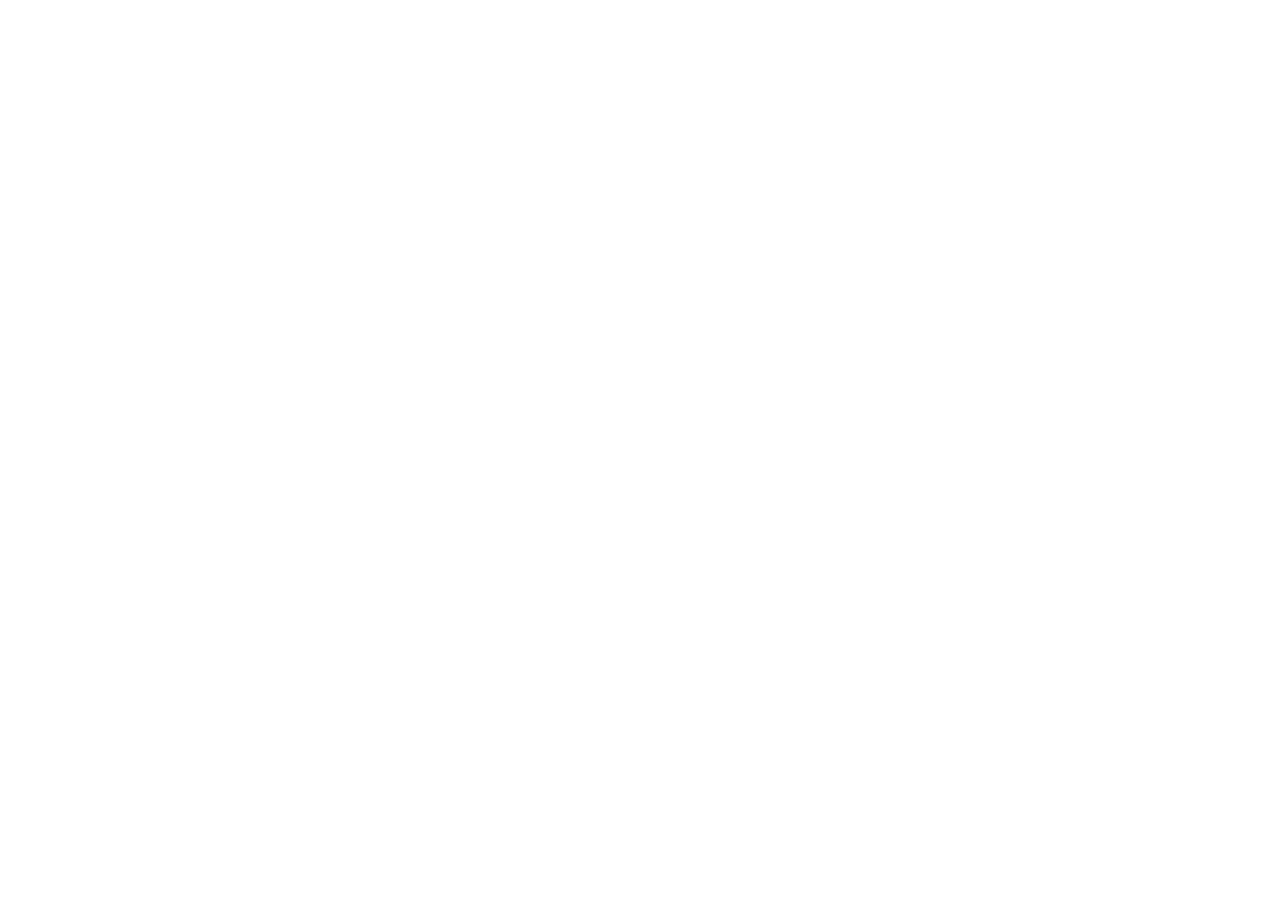
==== contact.html @ 4a942fa1 "Init : création du dépôt, arborescence des fichiers et structure HTML de base" ====
<!DOCTYPE html>
<html lang="en">
<head>
    <meta charset="UTF-8">
    <meta name="viewport" content="width=device-width, initial-scale=1.0">
    <title>AfriConnectSummit Contact</title>

    <!-- feuille de style personnelle --> 
    <link rel="stylesheet" href="css/style.css">

</head>
<body>

    <!-- Contenue de la page -->


   <!--script JavaScript --> 
<script src="js/main.js"></script> 
</body>
</html>
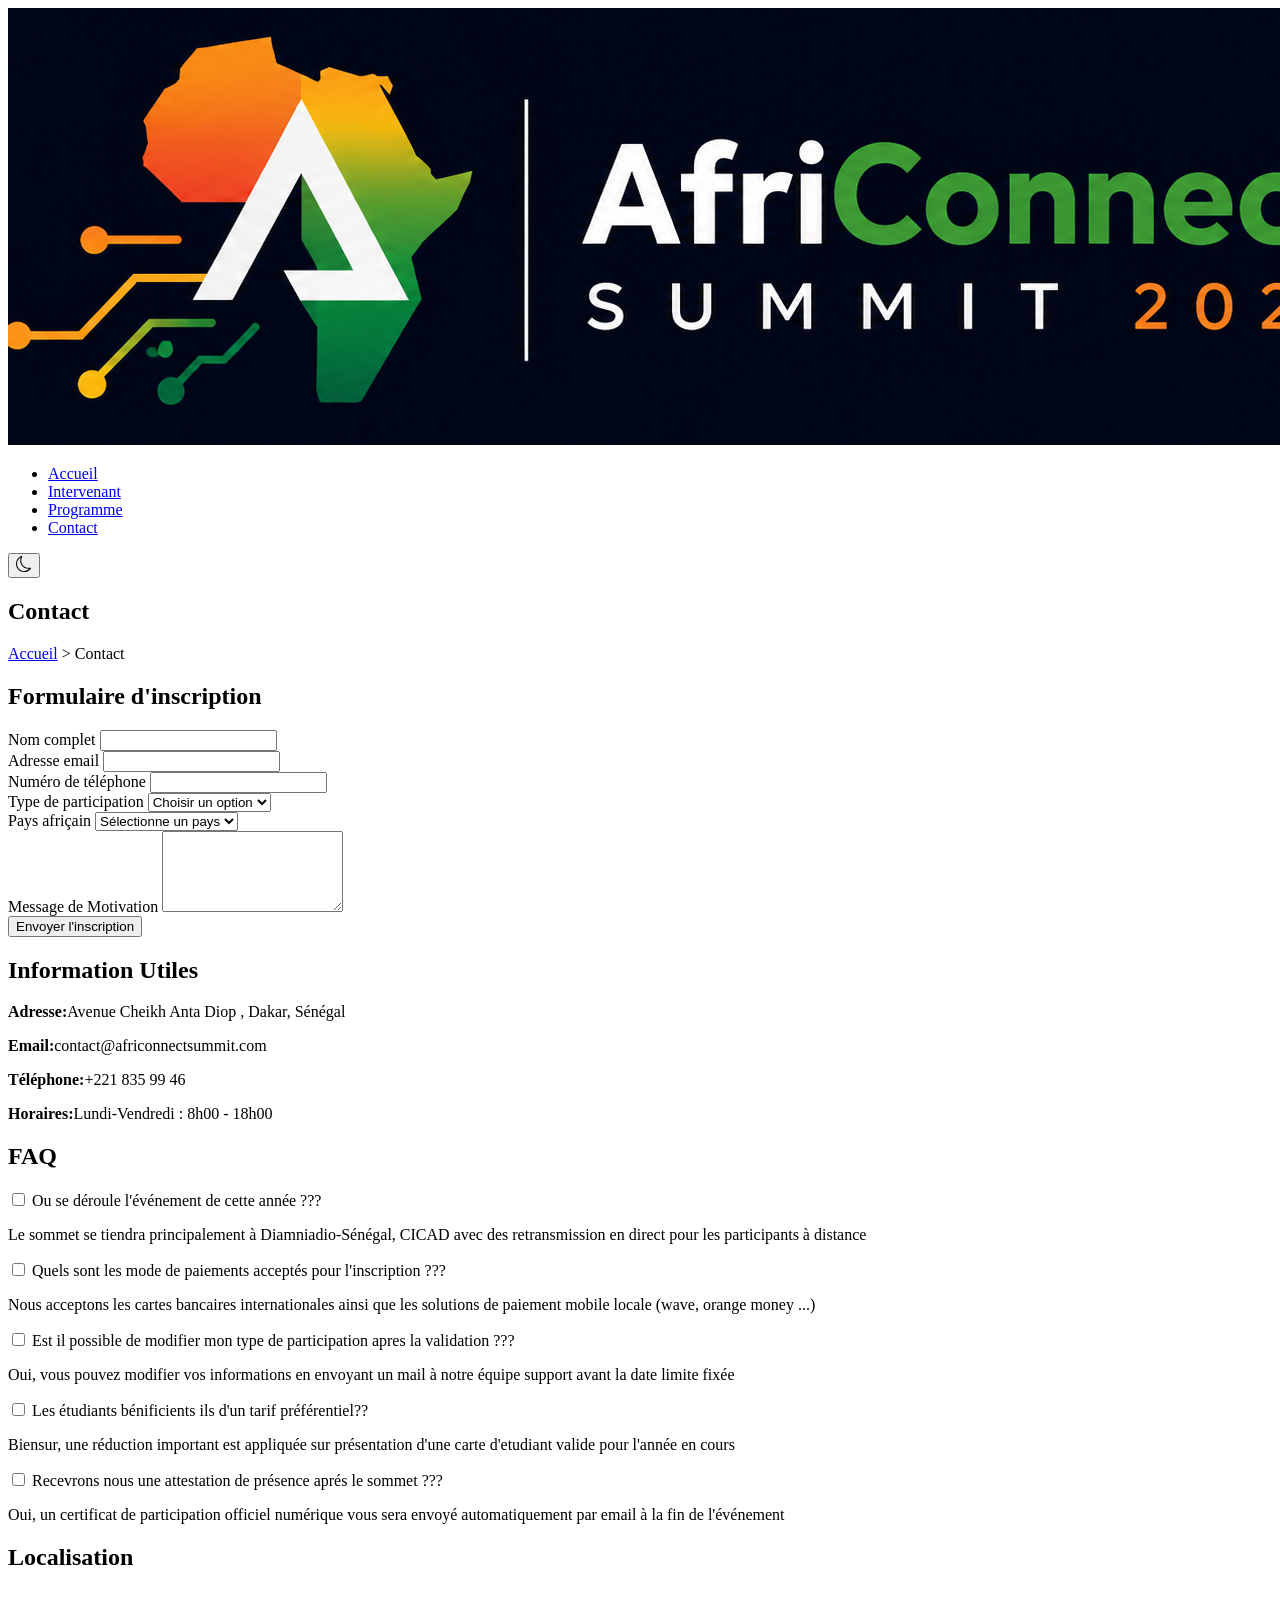
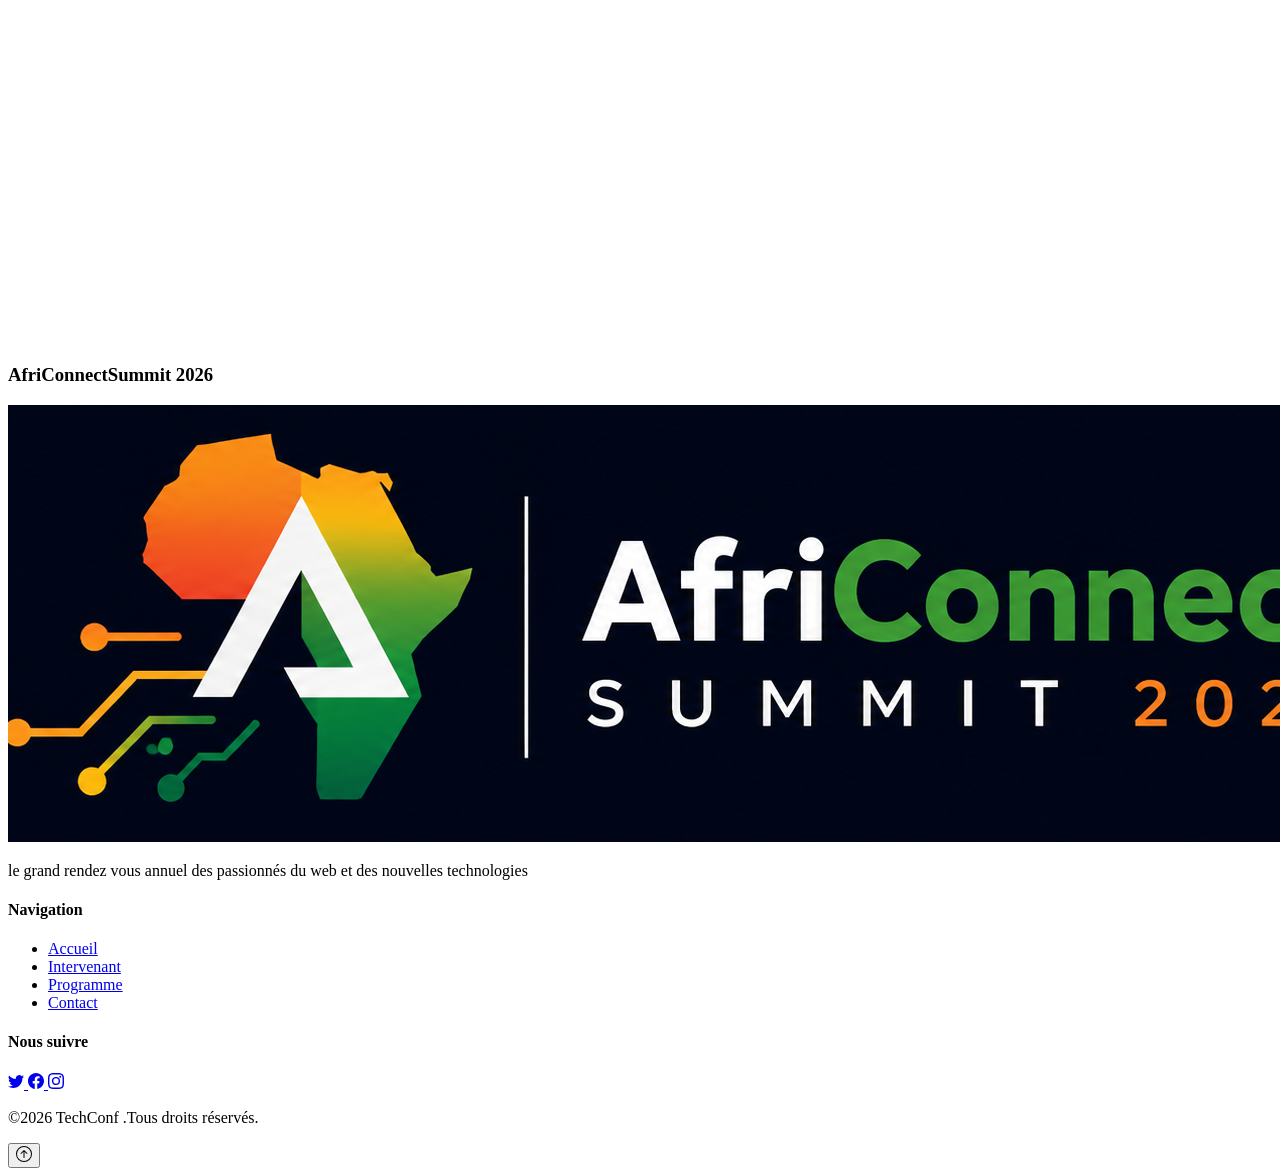
==== commit a771c57a: "HTML : structure complète des 5 pages avec sections et contenu texte" ====
--- a/contact.html
+++ b/contact.html
@@ -1,5 +1,5 @@
 <!DOCTYPE html>
-<html lang="en">
+<html lang="fr">
 <head>
     <meta charset="UTF-8">
     <meta name="viewport" content="width=device-width, initial-scale=1.0">
@@ -12,7 +12,259 @@
 <body>
 
     <!-- Contenue de la page -->
-
+      <header>
+
+        <!-- barre de navigation -->
+        <nav class="navbar">
+            <!-- LOGO AFRICONNECTSUMMIT -->
+             <div class="navbar-logo">
+                <!-- a pour pouvoir cliquer sur le logo -->
+                <a href="index.html">
+                    <img src="images/logo.PNG" alt="logo d'AfriConnectSummit">
+                </a>
+             </div>
+
+             <!-- lien de navigation -->
+            <ul class="navbar-menu">
+                <li><a href="index.html">Accueil</a></li>
+                <li><a href="intervenants.html">Intervenant</a></li>
+                <li><a href="programme.html">Programme</a></li>
+                <li><a href="contact.html">Contact</a></li>
+
+            </ul>
+
+            <!-- Bouton Toggle Dark/Light Mode -->
+             <div class="navbar-theme">
+                <button id="theme-toggle" class="btn-theme">
+                    <!-- Icone -->
+                   <svg xmlns="http://www.w3.org/2000/svg" width="16" height="16" fill="currentColor" class="bi bi-moon" viewBox="0 0 16 16">
+                        <path d="M6 .278a.77.77 0 0 1 .08.858 7.2 7.2 0 0 0-.878 3.46c0 4.021 3.278 7.277 7.318 7.277q.792-.001 1.533-.16a.79.79 0 0 1 .81.316.73.73 0 0 1-.031.893A8.35 8.35 0 0 1 8.344 16C3.734 16 0 12.286 0 7.71 0 4.266 2.114 1.312 5.124.06A.75.75 0 0 1 6 .278M4.858 1.311A7.27 7.27 0 0 0 1.025 7.71c0 4.02 3.279 7.276 7.319 7.276a7.32 7.32 0 0 0 5.205-2.162q-.506.063-1.029.063c-4.61 0-8.343-3.714-8.343-8.29 0-1.167.242-2.278.681-3.286"/>
+                    </svg>
+                </button>
+             </div>
+
+             <!-- icone menu hamburger pour mobile -->
+              <div class="hamburger" id="hamburger-btn">
+                <span></span>
+                <span></span>
+                <span></span>
+              </div>
+
+        </nav>
+
+     </header>
+
+ <!-- Bannière, titre <h1>, fil d'Ariane (Accueil > Contact) -->
+    <section class="hero-interne">
+        <div class="hero-container">
+            <h1>Contact</h1>
+            <nav class="inter">
+                <a href="index.html">Accueil</a>
+                <span class="separateur">&gt;</span>
+                <span class="current">Contact</span>
+
+            </nav>
+        </div>
+    </section>
+<main>
+
+    <!--section inscription et info 2 colonnes flexbox  -->
+    <section class="flex-inscription">
+        <!-- premier colonne : formulaire -->
+         <div class="colonne-formulaire">
+            <h2>Formulaire d'inscription</h2>
+
+            <form id="form-inscription" method="post">
+
+                <div class="group-champ">
+                    <label for="nom-complet">Nom complet</label>
+                    <input type="text" id="nom-complet" name="nom-complet" required>
+                </div>
+
+                <div class="group-champ">
+                    <label for="email">Adresse email</label>
+                    <input type="email" id="email" name="email" required>
+                </div>
+
+                <div class="group-champ">
+                    <label for="tel">Numéro de téléphone</label>
+                    <input type="tel" id="tel" name="tel" required>
+                </div>
+
+                <div class="group-champ">
+                    <label for="type-part">Type de participation</label>
+                     <select name="type-part" id="type-part" required>
+                        <option value="">Choisir un option</option>
+                        <option value="etudiant">Etudiant</option>
+                        <option value="professionnel">Professionnel</option>
+                        <option value="intervenant">Intervenant</option>
+                        <option value="partenaire">Sponsor</option>
+                    </select>
+                </div>
+
+                <div class="group-champ">
+                    <label for="pays">Pays afriçain</label>
+                    <select name="pays" id="pays" required>
+                        <option value="">Sélectionne un pays</option>
+                        <option value="senegal">Sénégal</option>
+                        <option value="mali">Mali</option>
+                        <option value="tunisie">Tunisie</option>
+                        <option value="cote-d'ivoire">Cote d'ivoire</option>
+                        <option value="ghana">Ghana</option>
+                        <option value="congo">Congo</option>
+                        <option value="gambie">Gambie</option>
+                        <option value="guinee">Guinée</option>
+                        <option value="gabon">Gabon</option>
+                        <option value="cameroun">Cameroun</option>
+                    </select>
+                </div>
+
+                <div class="group-champ">
+                    <label for="motivation">Message de Motivation</label>
+                    <textarea name="motivation" id="motivation" rows="5" required></textarea>
+                </div>
+
+                <button type="submit" class="btn-validation">Envoyer l'inscription</button>
+
+                <!-- zone pour le mess de succés js -->
+                 <div id="message-statut"></div>
+
+            </form>
+         </div>
+
+         <!-- colonne droite:information de contact -->
+          <div class="colonne-infos">
+            <h2>Information Utiles</h2>
+            <div class="bloc-contact-detail">
+                <p><strong>Adresse:</strong>Avenue Cheikh Anta Diop , Dakar, Sénégal</p>
+                <p><strong>Email:</strong>contact@africonnectsummit.com</p>
+                <p><strong>Téléphone:</strong>+221 835 99 46</p>
+                <p><strong>Horaires:</strong>Lundi-Vendredi : 8h00 - 18h00</p>
+            </div>
+
+          </div>
+    </section>
+
+    <!-- FAQ en accordéon -->
+     <section class="section-faq">
+        <h2>FAQ</h2>
+        <div class="accordeon-conteneur">
+
+            <!-- question 1 -->
+            <div class="faq-item">
+                <input type="checkbox" id="faq1" class="faq-toggle">
+                <label for="faq1" class="faq-titre">Ou se déroule l'événement de cette année ???</label>
+                <div class="faq-reponse">
+                    <p>Le sommet se tiendra principalement à Diamniadio-Sénégal, CICAD avec des retransmission en direct pour les participants à distance</p>
+                </div>
+            </div>
+
+             <!-- question 2 -->
+            <div class="faq-item">
+                <input type="checkbox" id="faq2" class="faq-toggle">
+                <label for="faq2" class="faq-titre">Quels sont les mode de paiements acceptés pour l'inscription ???</label>
+                <div class="faq-reponse">
+                    <p> Nous acceptons les cartes bancaires internationales ainsi que les solutions de paiement mobile locale (wave, orange money ...)</p>
+                </div>
+            </div>
+
+             <!-- question 3 -->
+            <div class="faq-item">
+                <input type="checkbox" id="faq3" class="faq-toggle">
+                <label for="faq3" class="faq-titre">Est il possible de modifier mon type de participation apres la validation ???</label>
+                <div class="faq-reponse">
+                    <p>Oui, vous pouvez modifier vos informations en envoyant un mail à notre équipe support avant la date limite fixée</p>
+                </div>
+            </div>
+
+             <!-- question 4 -->
+            <div class="faq-item">
+                <input type="checkbox" id="faq4" class="faq-toggle">
+                <label for="faq4" class="faq-titre">Les étudiants bénificients ils d'un tarif préférentiel??</label>
+                <div class="faq-reponse">
+                    <p>Biensur, une réduction important est appliquée sur présentation d'une carte d'etudiant valide pour l'année en cours</p>
+                </div>
+            </div>
+
+             <!-- question 5 -->
+            <div class="faq-item">
+                <input type="checkbox" id="faq5" class="faq-toggle">
+                <label for="faq5" class="faq-titre">Recevrons nous une attestation de présence aprés le sommet ???</label>
+                <div class="faq-reponse">
+                    <p>Oui, un certificat de participation officiel numérique vous sera envoyé automatiquement par email à la fin de l'événement</p>
+                </div>
+            </div>
+
+
+        </div>
+
+     </section>
+
+     <!-- google maps -->
+      <section id="localisation">
+         <h2>Localisation</h2>
+        <iframe src="https://www.google.com/maps/embed?pb=!1m18!1m12!1m3!1d123488.89531244329!2d-17.548228248033386!3d14.711009895448933!2m3!1f0!2f0!3f0!3m2!1i1024!2i768!4f13.1!3m3!1m2!1s0xec172f5b3c5bb71%3A0xb17c17d92d5db21f!2sDakar!5e0!3m2!1sfr!2ssn!4v1776633962208!5m2!1sfr!2ssn" width="500" height="350" style="border:0;" allowfullscreen="" loading="lazy" referrerpolicy="no-referrer-when-downgrade"></iframe>
+    </section>
+</main>
+
+
+
+     <!-- FOOTER -->
+ <footer>
+    <div class="contenu-footer">
+        <!-- description  -->
+        <div class="info-conf">
+            <h3>AfriConnectSummit 2026</h3>
+            <img src="images/logo.PNG" alt="logo">
+            <p>le grand rendez vous annuel des passionnés du web et des nouvelles technologies</p>
+        </div>
+
+        <!-- bloc des liens -->
+         <div class="liens-footer">
+            <h4>Navigation</h4>
+            <ul>
+                <li><a href="index.html">Accueil</a></li>
+                <li><a href="intervenants.html">Intervenant</a></li>
+                <li><a href="programme.html">Programme</a></li>
+                <li><a href="contact.html">Contact</a></li>
+            </ul>
+         </div>
+
+         <!-- bloc reseau sociaux -->
+          <div class="reseau">
+            <h4>Nous suivre</h4>
+            <div class="icone-reseau">
+                <a href="#">
+                    <svg xmlns="http://www.w3.org/2000/svg" width="16" height="16" fill="currentColor" class="bi bi-twitter" viewBox="0 0 16 16">
+                        <path d="M5.026 15c6.038 0 9.341-5.003 9.341-9.334q.002-.211-.006-.422A6.7 6.7 0 0 0 16 3.542a6.7 6.7 0 0 1-1.889.518 3.3 3.3 0 0 0 1.447-1.817 6.5 6.5 0 0 1-2.087.793A3.286 3.286 0 0 0 7.875 6.03a9.32 9.32 0 0 1-6.767-3.429 3.29 3.29 0 0 0 1.018 4.382A3.3 3.3 0 0 1 .64 6.575v.045a3.29 3.29 0 0 0 2.632 3.218 3.2 3.2 0 0 1-.865.115 3 3 0 0 1-.614-.057 3.28 3.28 0 0 0 3.067 2.277A6.6 6.6 0 0 1 .78 13.58a6 6 0 0 1-.78-.045A9.34 9.34 0 0 0 5.026 15"/>
+                    </svg>
+                </a>
+                <a href="#">
+                    <svg xmlns="http://www.w3.org/2000/svg" width="16" height="16" fill="currentColor" class="bi bi-facebook" viewBox="0 0 16 16">
+                        <path d="M16 8.049c0-4.446-3.582-8.05-8-8.05C3.58 0-.002 3.603-.002 8.05c0 4.017 2.926 7.347 6.75 7.951v-5.625h-2.03V8.05H6.75V6.275c0-2.017 1.195-3.131 3.022-3.131.876 0 1.791.157 1.791.157v1.98h-1.009c-.993 0-1.303.621-1.303 1.258v1.51h2.218l-.354 2.326H9.25V16c3.824-.604 6.75-3.934 6.75-7.951"/>
+                    </svg>
+                </a>
+                <a href="#">
+                    <svg xmlns="http://www.w3.org/2000/svg" width="16" height="16" fill="currentColor" class="bi bi-instagram" viewBox="0 0 16 16">
+                        <path d="M8 0C5.829 0 5.556.01 4.703.048 3.85.088 3.269.222 2.76.42a3.9 3.9 0 0 0-1.417.923A3.9 3.9 0 0 0 .42 2.76C.222 3.268.087 3.85.048 4.7.01 5.555 0 5.827 0 8.001c0 2.172.01 2.444.048 3.297.04.852.174 1.433.372 1.942.205.526.478.972.923 1.417.444.445.89.719 1.416.923.51.198 1.09.333 1.942.372C5.555 15.99 5.827 16 8 16s2.444-.01 3.298-.048c.851-.04 1.434-.174 1.943-.372a3.9 3.9 0 0 0 1.416-.923c.445-.445.718-.891.923-1.417.197-.509.332-1.09.372-1.942C15.99 10.445 16 10.173 16 8s-.01-2.445-.048-3.299c-.04-.851-.175-1.433-.372-1.941a3.9 3.9 0 0 0-.923-1.417A3.9 3.9 0 0 0 13.24.42c-.51-.198-1.092-.333-1.943-.372C10.443.01 10.172 0 7.998 0zm-.717 1.442h.718c2.136 0 2.389.007 3.232.046.78.035 1.204.166 1.486.275.373.145.64.319.92.599s.453.546.598.92c.11.281.24.705.275 1.485.039.843.047 1.096.047 3.231s-.008 2.389-.047 3.232c-.035.78-.166 1.203-.275 1.485a2.5 2.5 0 0 1-.599.919c-.28.28-.546.453-.92.598-.28.11-.704.24-1.485.276-.843.038-1.096.047-3.232.047s-2.39-.009-3.233-.047c-.78-.036-1.203-.166-1.485-.276a2.5 2.5 0 0 1-.92-.598 2.5 2.5 0 0 1-.6-.92c-.109-.281-.24-.705-.275-1.485-.038-.843-.046-1.096-.046-3.233s.008-2.388.046-3.231c.036-.78.166-1.204.276-1.486.145-.373.319-.64.599-.92s.546-.453.92-.598c.282-.11.705-.24 1.485-.276.738-.034 1.024-.044 2.515-.045zm4.988 1.328a.96.96 0 1 0 0 1.92.96.96 0 0 0 0-1.92m-4.27 1.122a4.109 4.109 0 1 0 0 8.217 4.109 4.109 0 0 0 0-8.217m0 1.441a2.667 2.667 0 1 1 0 5.334 2.667 2.667 0 0 1 0-5.334"/>
+                    </svg>
+                </a>
+            </div>
+
+          </div>
+    </div>
+
+    <div class="droit-auteur">
+        <p>&copy;2026 TechConf .Tous droits réservés.</p>
+    </div>
+ </footer>
+
+ <!--Bouton retour en haut  -->
+<button id="retour">
+    <svg xmlns="http://www.w3.org/2000/svg" width="16" height="16" fill="currentColor" class="bi bi-arrow-up-circle" viewBox="0 0 16 16">
+        <path fill-rule="evenodd" d="M1 8a7 7 0 1 0 14 0A7 7 0 0 0 1 8m15 0A8 8 0 1 1 0 8a8 8 0 0 1 16 0m-7.5 3.5a.5.5 0 0 1-1 0V5.707L5.354 7.854a.5.5 0 1 1-.708-.708l3-3a.5.5 0 0 1 .708 0l3 3a.5.5 0 0 1-.708.708L8.5 5.707z"/>
+    </svg>
+</button>
 
    <!--script JavaScript --> 
 <script src="js/main.js"></script> 
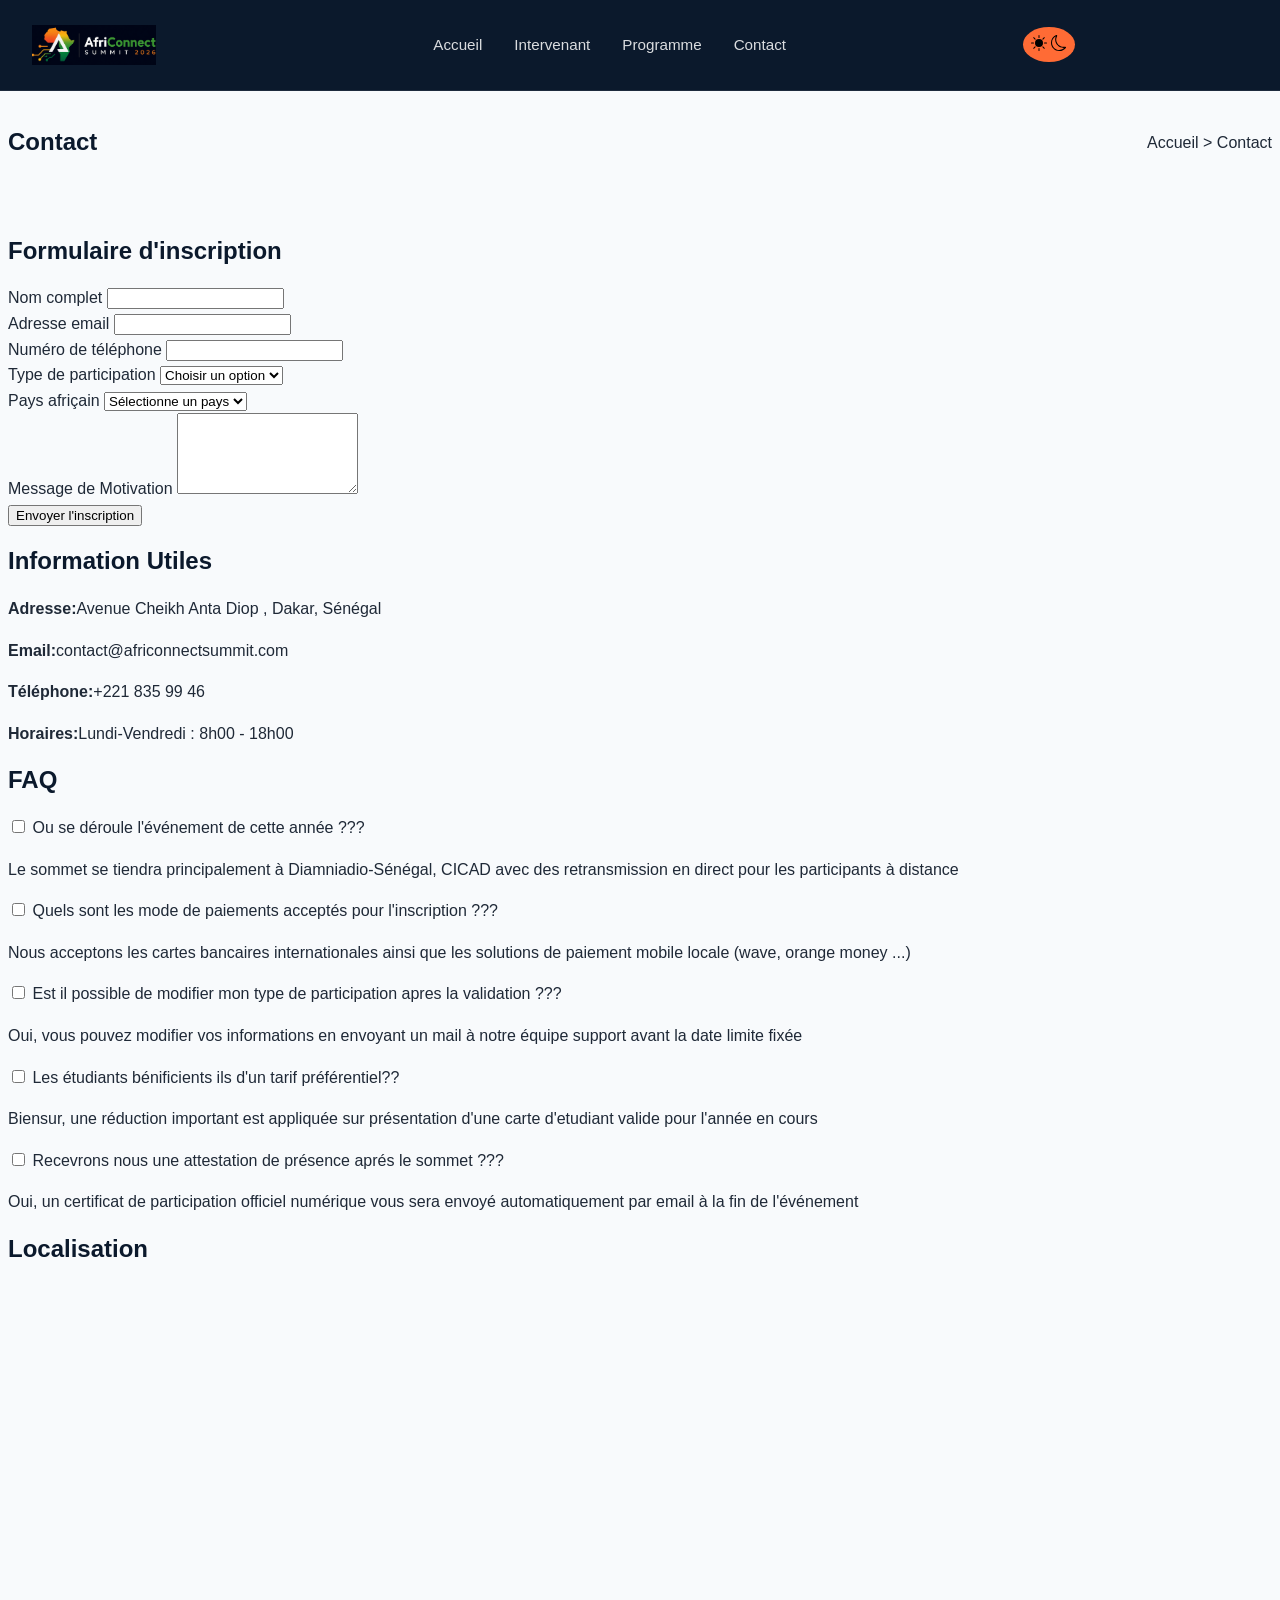
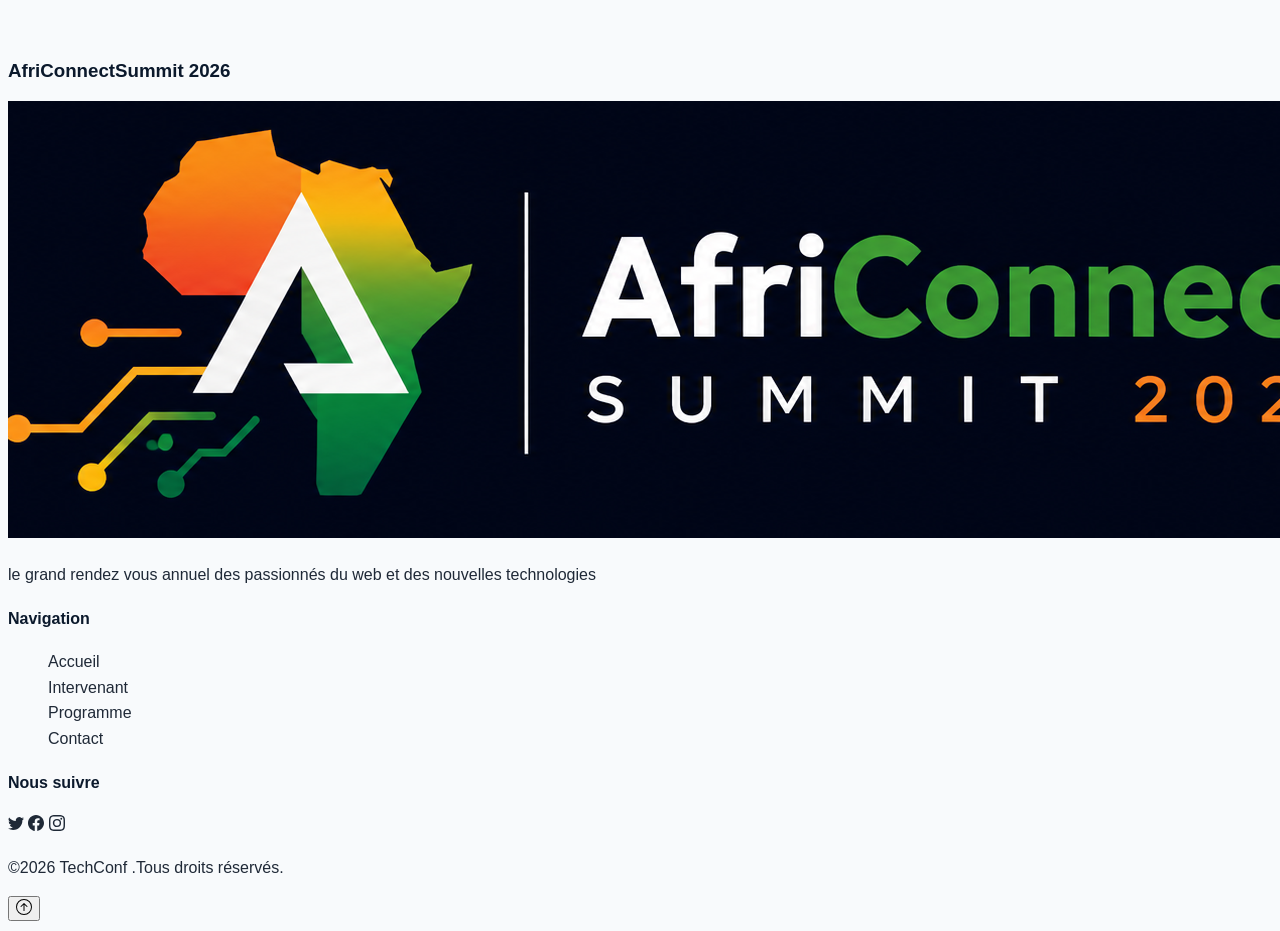
==== commit 13c742b4: "CSS : variables, typographie, layout général et styles de base" ====
--- a/contact.html
+++ b/contact.html
@@ -37,9 +37,15 @@
              <div class="navbar-theme">
                 <button id="theme-toggle" class="btn-theme">
                     <!-- Icone -->
-                   <svg xmlns="http://www.w3.org/2000/svg" width="16" height="16" fill="currentColor" class="bi bi-moon" viewBox="0 0 16 16">
-                        <path d="M6 .278a.77.77 0 0 1 .08.858 7.2 7.2 0 0 0-.878 3.46c0 4.021 3.278 7.277 7.318 7.277q.792-.001 1.533-.16a.79.79 0 0 1 .81.316.73.73 0 0 1-.031.893A8.35 8.35 0 0 1 8.344 16C3.734 16 0 12.286 0 7.71 0 4.266 2.114 1.312 5.124.06A.75.75 0 0 1 6 .278M4.858 1.311A7.27 7.27 0 0 0 1.025 7.71c0 4.02 3.279 7.276 7.319 7.276a7.32 7.32 0 0 0 5.205-2.162q-.506.063-1.029.063c-4.61 0-8.343-3.714-8.343-8.29 0-1.167.242-2.278.681-3.286"/>
-                    </svg>
+                      <span class="icone">
+                        <svg xmlns="http://www.w3.org/2000/svg" width="16" height="16" fill="currentColor" class="bi bi-brightness-high-fill" viewBox="0 0 16 16">
+                            <path d="M12 8a4 4 0 1 1-8 0 4 4 0 0 1 8 0M8 0a.5.5 0 0 1 .5.5v2a.5.5 0 0 1-1 0v-2A.5.5 0 0 1 8 0m0 13a.5.5 0 0 1 .5.5v2a.5.5 0 0 1-1 0v-2A.5.5 0 0 1 8 13m8-5a.5.5 0 0 1-.5.5h-2a.5.5 0 0 1 0-1h2a.5.5 0 0 1 .5.5M3 8a.5.5 0 0 1-.5.5h-2a.5.5 0 0 1 0-1h2A.5.5 0 0 1 3 8m10.657-5.657a.5.5 0 0 1 0 .707l-1.414 1.415a.5.5 0 1 1-.707-.708l1.414-1.414a.5.5 0 0 1 .707 0m-9.193 9.193a.5.5 0 0 1 0 .707L3.05 13.657a.5.5 0 0 1-.707-.707l1.414-1.414a.5.5 0 0 1 .707 0m9.193 2.121a.5.5 0 0 1-.707 0l-1.414-1.414a.5.5 0 0 1 .707-.707l1.414 1.414a.5.5 0 0 1 0 .707M4.464 4.465a.5.5 0 0 1-.707 0L2.343 3.05a.5.5 0 1 1 .707-.707l1.414 1.414a.5.5 0 0 1 0 .708"/>
+                        </svg>
+                        <svg xmlns="http://www.w3.org/2000/svg" width="16" height="16" fill="currentColor" class="bi bi-moon" viewBox="0 0 16 16">
+                            <path d="M6 .278a.77.77 0 0 1 .08.858 7.2 7.2 0 0 0-.878 3.46c0 4.021 3.278 7.277 7.318 7.277q.792-.001 1.533-.16a.79.79 0 0 1 .81.316.73.73 0 0 1-.031.893A8.35 8.35 0 0 1 8.344 16C3.734 16 0 12.286 0 7.71 0 4.266 2.114 1.312 5.124.06A.75.75 0 0 1 6 .278M4.858 1.311A7.27 7.27 0 0 0 1.025 7.71c0 4.02 3.279 7.276 7.319 7.276a7.32 7.32 0 0 0 5.205-2.162q-.506.063-1.029.063c-4.61 0-8.343-3.714-8.343-8.29 0-1.167.242-2.278.681-3.286"/>
+                        </svg>
+                     </span>
+                 
                 </button>
              </div>
 
--- a/css/style.css
+++ b/css/style.css
@@ -0,0 +1,232 @@
+importation des polices google font
+@import url('https://fonts.googleapis.com/css2?family=Montserrat:ital,wght@0,100..900;1,100..900&family=Playwrite+AR+Guides&family=Playwrite+GB+J+Guides:ital@0;1&family=Playwrite+MX+Guides&family=Roboto:ital,wght@0,100..900;1,100..900&display=swap');
+
+*{
+    margin: 0;
+    padding: 0;
+    box-sizing: border-box;
+}
+
+/* variable global du site (:root) */
+:root{
+    /* palette de couleur */
+    --primary-color:#0B192C;
+    --secondary-color:#FF6B35;
+    --accent-color:#1E3A8A;
+    --bg-light-color:#F8FAFC;
+    --text-main-color:#1F2937;
+    --text-muted-color:#4B5563;
+
+    /* typographie */
+    --heading:'Montserrat', sans-serif;
+    --body:'Roboto',sans-serif;
+
+    /* espacement */
+    --space-sm:0.5rem;
+    --space-md:1rem;
+    --space-lg:2rem;
+     --space-xl:4rem;
+
+     /* transition */
+     --transition:all 0.3s ease;
+
+
+}
+
+/* le corps de la page */
+body{
+    font-family: var(--body);
+    font-size: 16px;
+    line-height: 1.6;
+    color: var(--text-main-color);
+    background-color: var(--bg-light-color);
+    padding-top: 100px;
+}
+
+a{
+    text-decoration: none;
+    color: inherit;
+    transition: var(--transition);
+}
+ul{
+    list-style: none;
+}
+
+h1, h2,h3,h4{
+    font-family: var(--heading);
+    color: var(--primary-color);
+    line-height: 1.2;
+}
+
+/* style de la navbar */
+.navbar{
+    position: fixed;
+    top: 0;
+    left: 0;
+    width: 100%;
+    z-index: 1000;
+    background-color: var(--primary-color);
+    border-bottom: 1px solid rgba(255,255,255, 0.08);
+    display: flex;
+    justify-content: space-between;
+    align-items: center;
+    padding: var(--space-md) var(--space-lg) ;
+}
+
+/* alignement du logo */
+.navbar-logo{
+    display: flex;
+    align-items: center;
+}
+.navbar-logo img{
+    height: 40px;
+    width: auto;
+    display: block ;
+}
+
+/* menu de navigation */
+.navbar-menu{
+    display: flex;
+    align-items: center;
+    gap: var(--space-lg);
+}
+
+/* style des liens */
+.navbar-menu a{
+    font-family: var(--body);
+    font-size: 0.95rem;
+    font-weight:400 ;
+    color: rgba(255,255,255, 0.85) ;
+    position: relative;
+    padding: 0.5rem 0;
+}
+
+/* bouton de theme */
+.navbar-theme{
+    display: flex;
+    align-items: center;
+}
+#theme-toggle{
+    background: var(--secondary-color);
+    border: none;
+    cursor: pointer;
+    padding: 0.5rem;
+    display: flex;
+    align-items: center;
+    justify-content: center;
+    border-radius: 50%;
+    transition: var(--transition);
+}
+#theme-toggle:hover{
+    background-color: rgba(255,255,255, 0.1);
+}
+
+/* section hero */
+.hero{
+    max-width: 1200px;
+    margin: 0 auto;
+    padding: 40px 20px;
+    
+}
+.hero-container{
+    display: flex;
+    align-items: center;
+    justify-content: space-between;
+    gap: 50px;
+    margin-bottom: 60px;
+}
+.hero-text{
+    flex: 1;
+    text-align: left;
+}
+.hero p{
+    font-family: var(--body);
+    font-size: clamp(1rem, 1.5vw, 1.2rem);
+    color: var(--text-muted-color);
+    margin-bottom: var(--space-lg);
+    font-weight: 500;
+}
+
+.hero-image{
+    flex: 1;
+    display: flex;
+    justify-content: center;
+}
+.hero-image img{
+    width: 100%;
+    max-width: 500px;
+    height: 400;
+    border-radius: 12px;
+    object-fit: cover;
+}
+
+
+/* alignement du bouton */
+.bouton{
+    display: flex;
+    gap: 20px;
+    margin-bottom: var(--space-xl);
+    flex-wrap: wrap;
+    justify-content: center;
+}
+.btn-primary , .btn-secondary{
+    font-family: var(--body);
+    padding: 12px 32px;
+    border-radius: 50px;
+    font-weight: 600;
+    font-size: 0.95rem;
+    transition: var(--transition);
+}
+.btn-primary {
+    background-color: var(--secondary-color);
+    color: #FFFFFF;
+}
+.btn-primary:hover {
+    background-color: var(--accent-color);
+    transform: translateY(-2px);
+}
+ .btn-secondary{
+    border: 1px solid;
+    color: var(--secondary-color);
+    background:rgba(248,250,252, 0.05) ;
+
+ }
+.btn-secondary:hover{
+    background: rgba(248,250,252, 0.15);
+    border-color: var(--bg-light-color);
+    transform: translateY(-2px);
+}
+
+
+/* alignement des blocs compte à rebours */
+.count{
+    display: flex;
+    gap: 50px;
+    padding-top: 40px;
+    justify-content: center;
+   width: 100%;
+}
+.count div{
+    display: flex;
+    flex-direction: column;
+    align-items: center;
+}
+.count span{
+    font-family: var(--heading);
+    font-size: 2.5rem;
+    font-weight: bold;
+    color: var(--secondary-color);
+    
+}
+.count p{
+    font-family: var(--body);
+    font-size: 0.75rem;
+    text-transform: uppercase;
+    color: var(--secondary-color);
+    margin: 4px 0 0 0 ;
+    letter-spacing: 0.05rem;
+    font-weight: 600;
+}
+
+
+
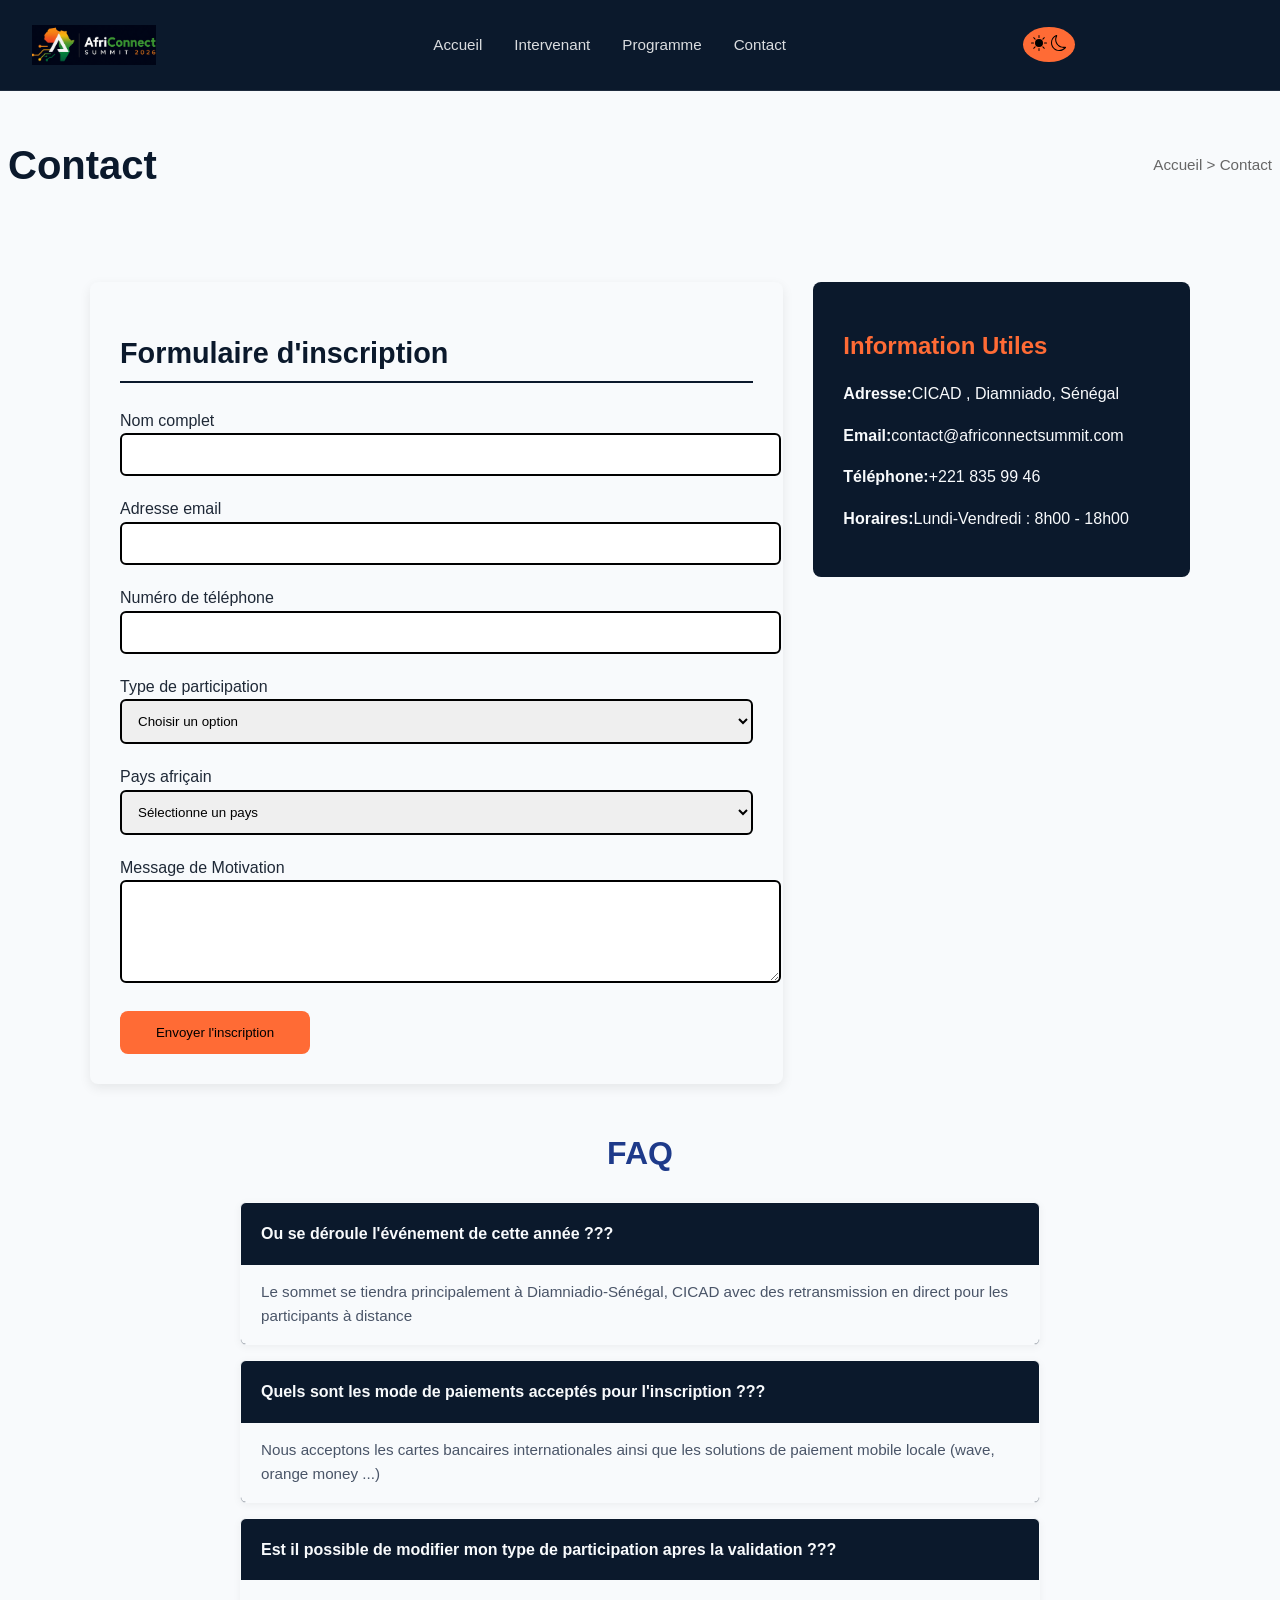
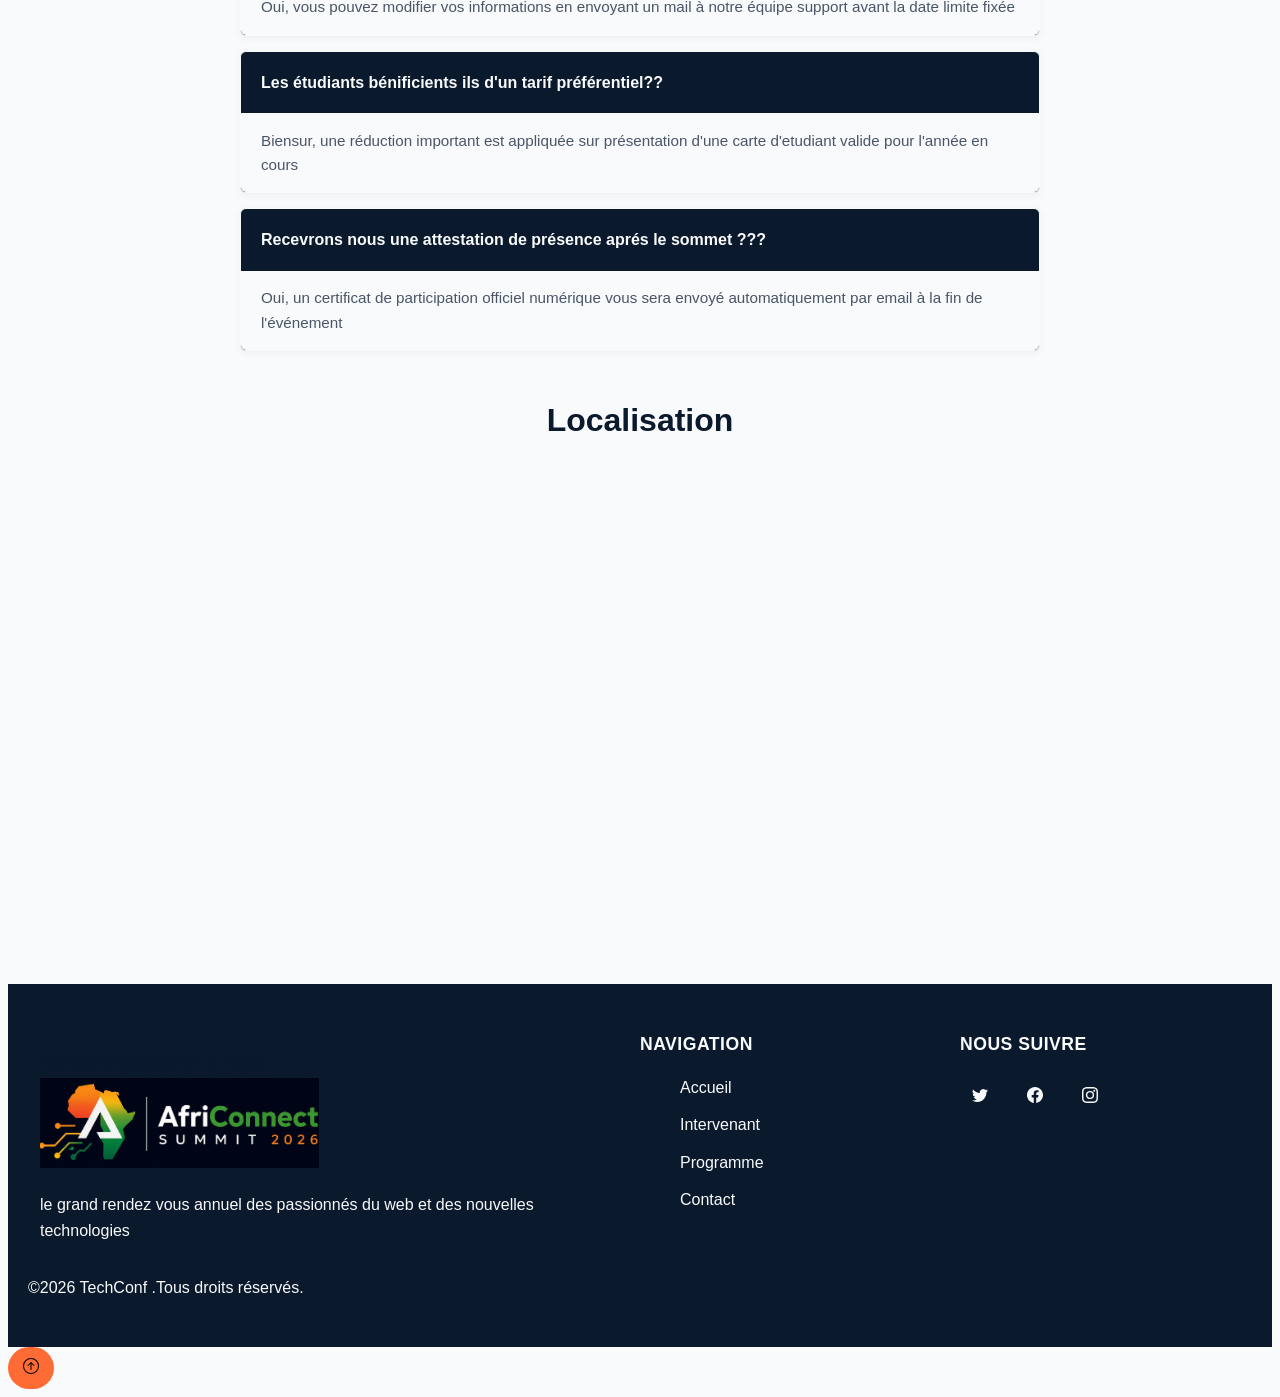
==== commit c68bf6f3: "css:Design des 4 pages complet sans responsive" ====
--- a/contact.html
+++ b/contact.html
@@ -142,7 +142,7 @@
           <div class="colonne-infos">
             <h2>Information Utiles</h2>
             <div class="bloc-contact-detail">
-                <p><strong>Adresse:</strong>Avenue Cheikh Anta Diop , Dakar, Sénégal</p>
+                <p><strong>Adresse:</strong>CICAD , Diamniado, Sénégal</p>
                 <p><strong>Email:</strong>contact@africonnectsummit.com</p>
                 <p><strong>Téléphone:</strong>+221 835 99 46</p>
                 <p><strong>Horaires:</strong>Lundi-Vendredi : 8h00 - 18h00</p>
@@ -209,7 +209,7 @@
      <!-- google maps -->
       <section id="localisation">
          <h2>Localisation</h2>
-        <iframe src="https://www.google.com/maps/embed?pb=!1m18!1m12!1m3!1d123488.89531244329!2d-17.548228248033386!3d14.711009895448933!2m3!1f0!2f0!3f0!3m2!1i1024!2i768!4f13.1!3m3!1m2!1s0xec172f5b3c5bb71%3A0xb17c17d92d5db21f!2sDakar!5e0!3m2!1sfr!2ssn!4v1776633962208!5m2!1sfr!2ssn" width="500" height="350" style="border:0;" allowfullscreen="" loading="lazy" referrerpolicy="no-referrer-when-downgrade"></iframe>
+        <iframe src="https://www.google.com/maps/embed?pb=!1m16!1m12!1m3!1d30869.360276921983!2d-17.211987075782254!3d14.73123798929864!2m3!1f0!2f0!3f0!3m2!1i1024!2i768!4f13.1!2m1!1scicad%20diamniadio!5e0!3m2!1sfr!2ssn!4v1783816181270!5m2!1sfr!2ssn" width="600" height="450" style="border:0;" allowfullscreen="" loading="lazy" referrerpolicy="strict-origin-when-cross-origin"></iframe>
     </section>
 </main>
 
--- a/css/style.css
+++ b/css/style.css
@@ -6,8 +6,7 @@
     padding: 0;
     box-sizing: border-box;
 }
-
-/* variable global du site (:root) */
+                                    /* variable global du site (:root) */
 :root{
     /* palette de couleur */
     --primary-color:#0B192C;
@@ -33,7 +32,7 @@
 
 }
 
-/* le corps de la page */
+                                        /* le corps de la page */
 body{
     font-family: var(--body);
     font-size: 16px;
@@ -58,7 +57,7 @@
     line-height: 1.2;
 }
 
-/* style de la navbar */
+                                    /* style de la navbar */
 .navbar{
     position: fixed;
     top: 0;
@@ -73,7 +72,7 @@
     padding: var(--space-md) var(--space-lg) ;
 }
 
-/* alignement du logo */
+                                        /* alignement du logo */
 .navbar-logo{
     display: flex;
     align-items: center;
@@ -84,14 +83,14 @@
     display: block ;
 }
 
-/* menu de navigation */
+                                        /* menu de navigation */
 .navbar-menu{
     display: flex;
     align-items: center;
     gap: var(--space-lg);
 }
 
-/* style des liens */
+                                        /* style des liens */
 .navbar-menu a{
     font-family: var(--body);
     font-size: 0.95rem;
@@ -101,7 +100,7 @@
     padding: 0.5rem 0;
 }
 
-/* bouton de theme */
+                                    /* bouton de theme */
 .navbar-theme{
     display: flex;
     align-items: center;
@@ -121,11 +120,12 @@
     background-color: rgba(255,255,255, 0.1);
 }
 
-/* section hero */
+                                            /* section hero */
 .hero{
     max-width: 1200px;
     margin: 0 auto;
     padding: 40px 20px;
+    min-height: 100vh;
     
 }
 .hero-container{
@@ -160,8 +160,8 @@
     object-fit: cover;
 }
 
-
-/* alignement du bouton */
+                                /* page accueil */
+                            /* alignement du bouton */
 .bouton{
     display: flex;
     gap: 20px;
@@ -198,7 +198,7 @@
 }
 
 
-/* alignement des blocs compte à rebours */
+                                /* alignement des blocs compte à rebours */
 .count{
     display: flex;
     gap: 50px;
@@ -215,7 +215,7 @@
     font-family: var(--heading);
     font-size: 2.5rem;
     font-weight: bold;
-    color: var(--secondary-color);
+    color: var(--primary-color);
     
 }
 .count p{
@@ -228,5 +228,472 @@
     font-weight: 600;
 }
 
-
-
+                                    /* section chiffre clé */
+.statistique{
+    max-width: 1200px;
+    margin: 40px auto;
+    padding: 0 20px;
+    text-align: center;
+}
+.statistique h2{
+    font-size: 2.2rem;
+    color: var(--primary-color);
+    margin-bottom: 35px;
+    font-weight: 700;
+}
+                                        /* GRILLE RESPONSIVE */
+.grille-stat{
+    display: grid;
+    grid-template-columns: repeat(auto-fit, minmax(220px, 1fr));
+    gap: 25px;
+    padding: 10px 0;
+}
+.box-stat{
+    background-color: #ffffff;
+    padding: 30px 20px;
+    border-radius: 12px;
+    box-shadow: 0 4px 15px rgba(0,0, 0,0.05);
+    transition: var(--transition);
+}
+.box-stat:hover{
+    transform: translateY(-5px);
+    box-shadow: 0 8px 25px rgba(0,0, 0,0.1);
+}
+.box-stat .nb{
+    display: block;
+    font-size: 3.5rem;
+    font-weight: 800;
+    color: var(--primary-color);
+    line-height: 1.1;
+    margin-bottom: 8px;
+
+}
+
+                                    /* section pourquoi participer */
+.liste-argument{
+    display: flex;
+    flex-direction: row;
+    justify-content: space-between;
+    align-items: stretch;
+    gap: 30px;
+    max-width: 1200px;
+    margin: 40px auto;
+    padding: 0 20px;
+}
+.boite{
+    flex: 1;
+    background-color: var(--bg-light-color);
+    padding: 25px;
+    border-radius: 8px;
+    box-shadow: 0 2px 10px rgba(0,0, 0,0.08);
+    text-align: left;
+}
+.boite1{
+    display: inline-flex;
+    align-items: center;
+    justify-content: center;
+    width: 45px;
+    height: 45px;
+    background-color: var(--bg-light-color);
+    border-radius: 50%;
+    margin-bottom: 15px;
+}
+                                    /* SECTION INTERVENANTS VEDETTES */
+.intervenant{
+    max-width: 1200px;
+    margin: 60px auto;
+    padding: 0 20px;
+    text-align: center;
+}
+.intervenant h2{
+    font-size: 2rem;
+    color: #0F172A;
+    margin-bottom: 40px;
+    position: relative;
+}
+.grille-intervenants {
+    display: grid;
+    grid-template-columns: repeat(auto-fit, minmax(250px , 1fr));
+    gap: 30px;
+    margin-bottom: 40px;
+}
+.carte-intervenant{
+    background-color: var(--bg-light-color);
+    border-radius: 12px;
+    overflow: hidden;
+    box-shadow: 0 4px 15px #52b8520d;
+    padding: 20px;
+    transition: transform 0.3s ease, box-shadow 0.3s ease;
+    cursor: pointer;
+}
+.carte-intervenant:hover{
+    transform: translateY(-15px);
+    box-shadow: 0 10px 25px rgba(216, 124, 85, 0.12);
+    background-color: #e7f9ed;
+}
+.carte-intervenant img{
+    width: 100%;
+    height: 250px;
+    object-fit: cover;
+    border-radius: 8px;
+    margin-bottom: 15px;
+}
+.carte-intervenant a{
+    display: inline-block;
+    color: #059a37;
+    border: 1px solid;
+    border-radius: 15px;
+    padding: 8px;
+    background: var(--secondary-color);
+}
+                                            /* section sponsor */
+.sponsor{
+    max-width: 1200px;
+    margin: 60px auto;
+    padding: 0 20px;
+}
+.bloc-sponsor{
+    display: flex;
+    flex-direction: column;
+    gap: 45px;
+}
+.or, .argent , .bronze{
+    display: grid;
+    grid-template-columns: 250px 1fr 1fr;
+    align-items: center;
+    gap: 30px;
+    padding: 15px 0;
+    border-radius: 12px; 
+}
+.or img{
+    height: 60px;
+    
+}
+.argent img{
+     height: 45px;
+}
+.bronze img{
+    height: 20px;
+}
+.bloc-sponsor img:hover{
+    opacity: 1;
+    transform: scale(1.05);
+}
+.or img, .argent img  , .bronze img{
+    display: inline-block;
+    vertical-align: middle;
+    object-fit: contain;
+    margin: 0 20px;
+    transition: var(--transition);
+}
+                                        /* FOOTER */
+footer{
+    background-color: var(--primary-color);
+    color: var(--bg-light-color);
+    padding: 50px 20px 30px 20px;
+    margin-top: 60px;
+}
+.contenu-footer{
+    display: grid;
+    grid-template-columns: 2fr 1fr 1fr;
+    gap: 40px;
+    max-width: 1200px;
+    margin: 0 auto;
+    align-items: start;
+}
+.liens-footer ul li{
+    margin-bottom: 12px;
+}
+.reseau h4{
+    font-size: 1.1rem;
+    color: var(--bg-light-color);
+    margin: 0 0 20px 0;
+    text-transform: uppercase;
+    letter-spacing: 0.5px;
+}
+.icone-reseau{
+    display: flex;
+    list-style: none;
+    gap: 15px;
+    align-items: center;
+}
+.icone-reseau a{
+    display: inline-flex;
+    align-items: center;
+    justify-content: center;
+    width: 40px;
+    height: 40px;
+    border-radius: 50%;
+}
+.contenu-footer img{
+    margin-top: -15px;
+    width: auto;
+    height: 90px;
+}
+.liens-footer h4{
+    font-size: 1.1rem;
+    color: var(--bg-light-color);
+    margin: 0 0 20px 0;
+    text-transform: uppercase;
+    letter-spacing: 0.5px;
+}
+#retour{
+    background-color: var(--secondary-color);
+    border: none;
+    border-radius: 85px;
+    padding: 10px 15px;
+    font-size: 1.2rem;
+    /* opacity: 0; */
+}
+                                /* GRILLE INTERVENANT.HTML*/
+.grille-intervenant{
+    display: grid;
+    grid-template-columns: repeat(3,1fr);
+    gap: 20px;
+    padding: 30px;
+}
+.hero-container h1{
+    font-size: 2.5rem;
+    font-weight: 700;
+    position: relative;
+}
+.hero-container h1::after{
+    display: block;
+    width: 50px;
+    height: 4px;
+    border-radius: 2px;
+}
+.inter{
+    font-size: 0.95rem;
+    color: #666666;
+}
+
+                            /* page de contact */
+                            /* premiere colonne formulaire */
+.flex-inscription{
+    display: flex;
+    flex-wrap: wrap;
+    gap: 30px;
+    max-width: 1100px;
+    margin: auto;
+}
+.colonne-formulaire{
+    flex: 2;
+    min-width: 320px;
+    background: var(--bg-light-color);
+    padding: 30px;
+    border-radius: 8px;
+    box-shadow: 0 4px 12px rgba(0,0, 0,0.08);
+}
+.colonne-formulaire h2{
+    margin-bottom: 25px;
+    font-size: 1.8rem;
+    border-bottom: 2px solid;
+    padding-bottom: 10px;
+}
+.group-champ{
+    margin-bottom: 20px;
+}
+.group-champ textarea,.group-champ select,.group-champ input{
+    width: 100%;
+    padding: 12px;
+    border: 2px solid;
+    border-radius: 6px;
+    outline: none;
+}
+.btn-validation{
+    background-color: var(--secondary-color);
+    border: none;
+    padding: 14px 20px;
+    border-radius: 8px;
+    cursor: pointer;
+    width: 30%;
+    transition: var(--transition);
+}
+.btn-validation:hover{
+    background-color:rgb(4, 56, 4);
+    transform: translateX(-8);
+
+}
+                /* 2e colonne informations utile */
+.colonne-infos{
+    flex: 1 ;
+    min-width: 280px;
+    background-color: var(--primary-color);
+    color: var(--bg-light-color);
+    padding: 30px;
+    border-radius: 8px;
+    height: fit-content;
+}
+.colonne-infos h2{
+    color: var(--secondary-color);
+    margin-bottom: 20px;
+    font-size: 1.5rem;
+    font-style: var(--body);
+
+}
+                            /* faq css pur*/
+.section-faq{
+    max-width: 800px;
+    margin: 50px auto;
+    padding: 0 20px;
+}
+.section-faq h2{
+    text-align: center;
+    color: var(--accent-color);
+    margin-bottom: 30px;
+    font-size: 2rem;
+}
+.accordeon-conteneur{
+    display: flex;
+    flex-direction: column;
+    gap: 15px;
+}
+.faq-item{
+    background-color:var(--primary-color);
+    color: var(--bg-light-color);
+    border-radius: 6px;
+    box-shadow: 0 2px 8px rgba(0,0, 0,0.05);
+    overflow: hidden;
+    border: 1px solid var(--bg-light-color);
+
+}
+.faq-toggle{
+    display: none;
+}
+                                       /* question */
+.faq-titre{
+    display: block;
+    padding: 18px 20px;
+    font-weight: 600;
+    cursor: pointer;
+    position: relative;
+    user-select: none;
+    transition: background-color 0.3s ease;
+}
+.faq-titre:hover{
+    background-color: var(--secondary-color);
+}
+                                              /* reponse */
+.faq-reponse{
+    max-height: O;
+    overflow: hidden;
+    background-color: var(--bg-light-color);
+    transition: max-height 0.3 ease , padding 0.3 ease;
+    padding: 0 20px;
+}
+.faq-reponse p{
+    color: #4A5568;
+    font-size: 0.95rem;
+    line-height: 1.6;
+}
+
+/* quand le chekbox est coché on ouvre la reponse en augmentant l'hauteur */
+.faq-toggle:checked ~ .faq-reponse{
+    max-height: 200px;
+    padding: 15px 20px;
+    border-top: 1px solid #edf2f7;
+}
+.faq-toggle:checked ~ .faq-titre{
+    background-color:var(--bg-light-color);
+    color:var(--secondary-color);
+}
+/* localisation */
+#localisation h2{
+    font-size: 2rem;
+    color: var(--primary-color);
+    text-align: center;
+}
+                                            /* programme.html */
+                                            /* EMPLOIE DU TEMPS */
+.page-programme{
+    max-width: 1100px;
+    margin: 0 auto;
+    background-color: var(--bg-light-color);
+    padding: 30px;
+    border-radius: 8px;
+    box-shadow: 0 4px 12px rgba(0,0, 0,0.08);
+}
+.page-programme h2{
+    text-align: center;
+    font-size: 2rem;
+}
+
+.onglet-bloc{
+    display: flex;
+    justify-content: center;
+    gap: 15px;
+    margin-bottom: 30px;
+}
+.btn-onglet{
+    padding: 12px 25px;
+    font-size: 1rem;
+    font-weight: 700;
+    color:var(--primary-color);
+    background-color: var(--bg-light-color);
+    border: none;
+    border-radius: 6px;
+    cursor: pointer;
+    transition: all 0.3 ease;
+}
+.btn-onglet:hover{
+    background-color: rgb(38, 112, 38);
+}
+                                            /* TABLEAU */
+.table-style{
+    width: 100%;
+    border-collapse: collapse;
+    margin-top: 10px;
+    font-size: 1rem;
+    overflow: hidden;
+    border-radius: 6px;
+}
+.table-style thead tr{
+    background-color:var(--primary-color);
+    color: var(--bg-light-color);
+    text-align: left;
+    font-weight: bold;
+}
+.table-style th, .table-style td{
+    padding: 15px;
+    border-bottom: 1px solid;
+}
+.table-style tbody tr:nth-child(even){
+    background-color: #394f65;
+}
+.table-style tbody tr:hover{
+    background-color: #fcdec9;
+}
+                                            /*SECTION THEMATIQUE  */
+.thematique{
+    max-width: 1100px;
+    margin: 60px auto;
+}
+.thematique h2{
+    text-align: center;
+    color: #2C3E50;
+    margin-bottom: 35px;
+    font-size: 2rem;
+}
+.grille-theme{
+    display: grid;
+    grid-template-columns: repeat(2,1fr);
+    gap: 25px;
+}
+.anim-scroll{
+    background-color: var(--bg-light-color);
+    padding: 30px;
+    border-radius: 8px;
+    box-shadow: 0 4px 12px rgba(0,0, 0,0.05);
+    border-top: 4px solid var(--secondary-color);
+    text-align: center;
+}
+.anim-scroll:hover{
+    background-color: rgb(254, 238, 232);
+    transform: translateZ(8px);
+}
+
+.anim-scroll span{
+    display: inline-block;
+    margin-bottom: 15px;
+}
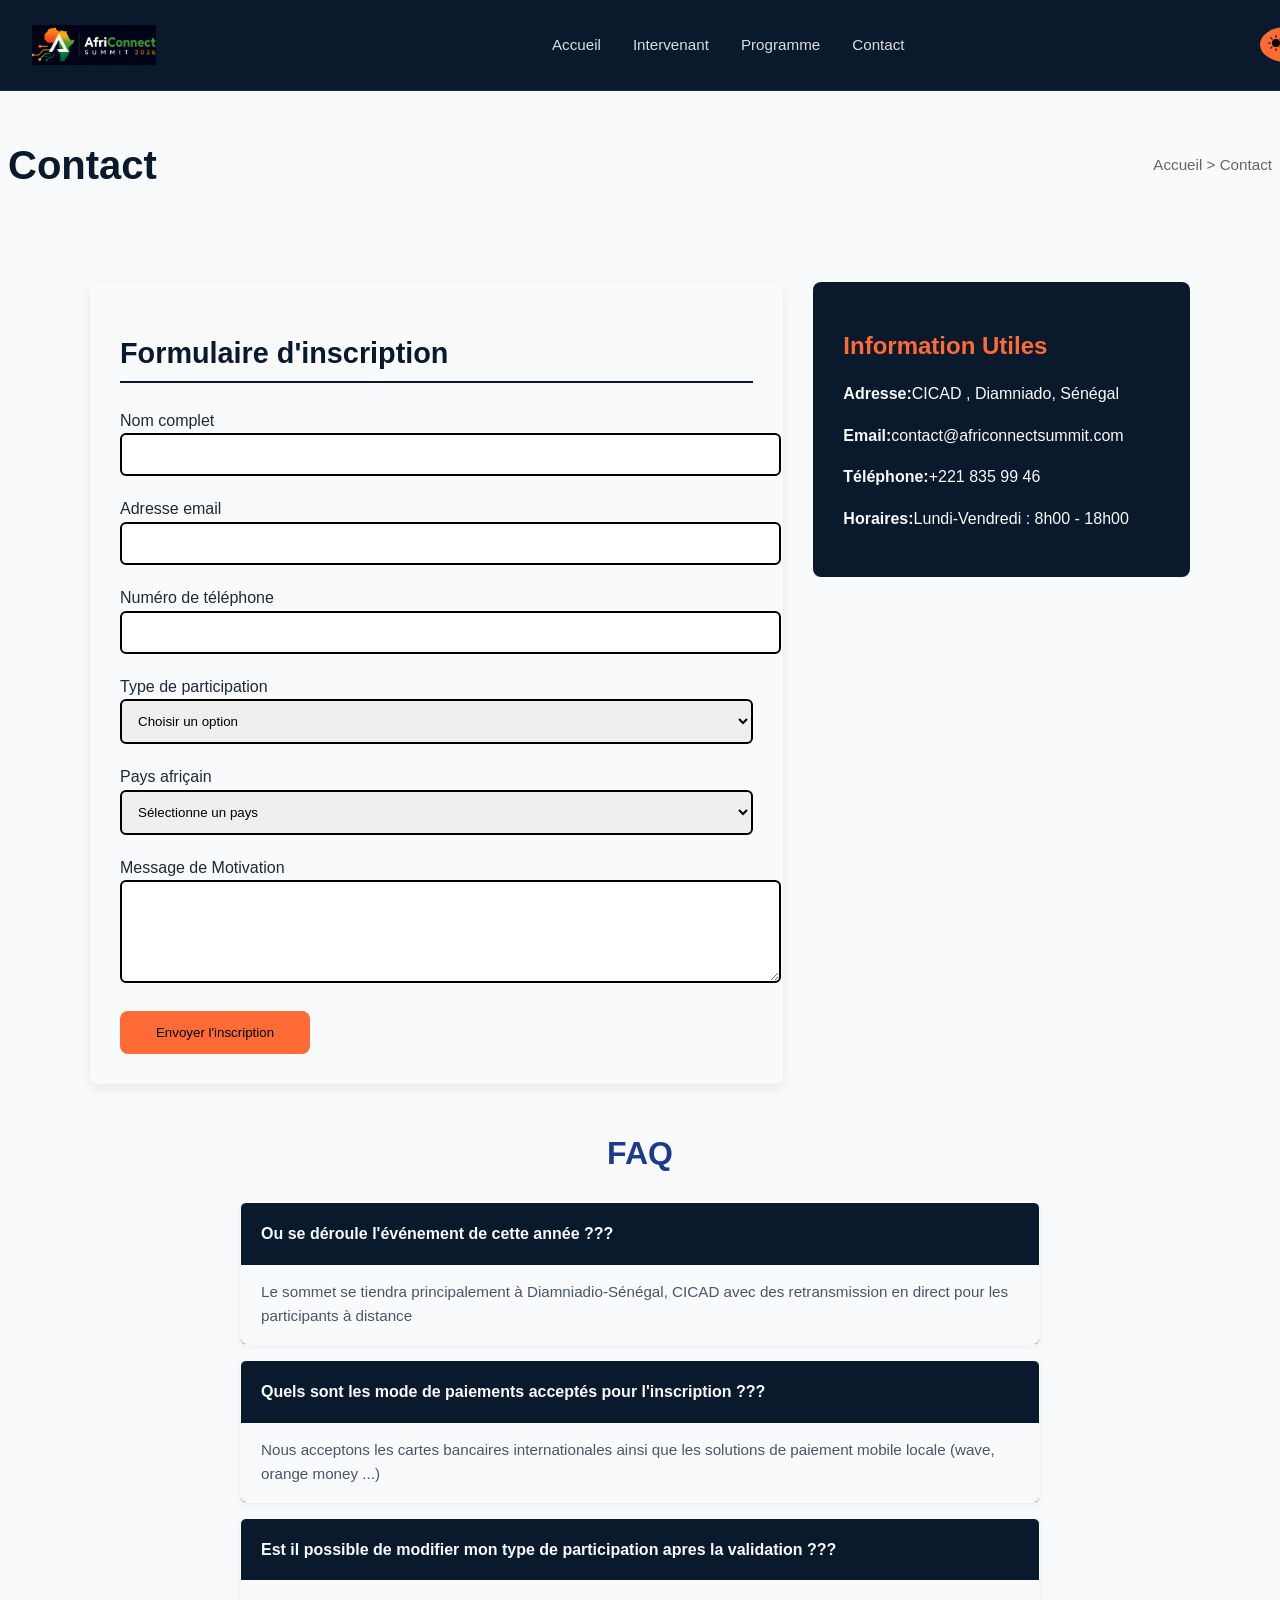
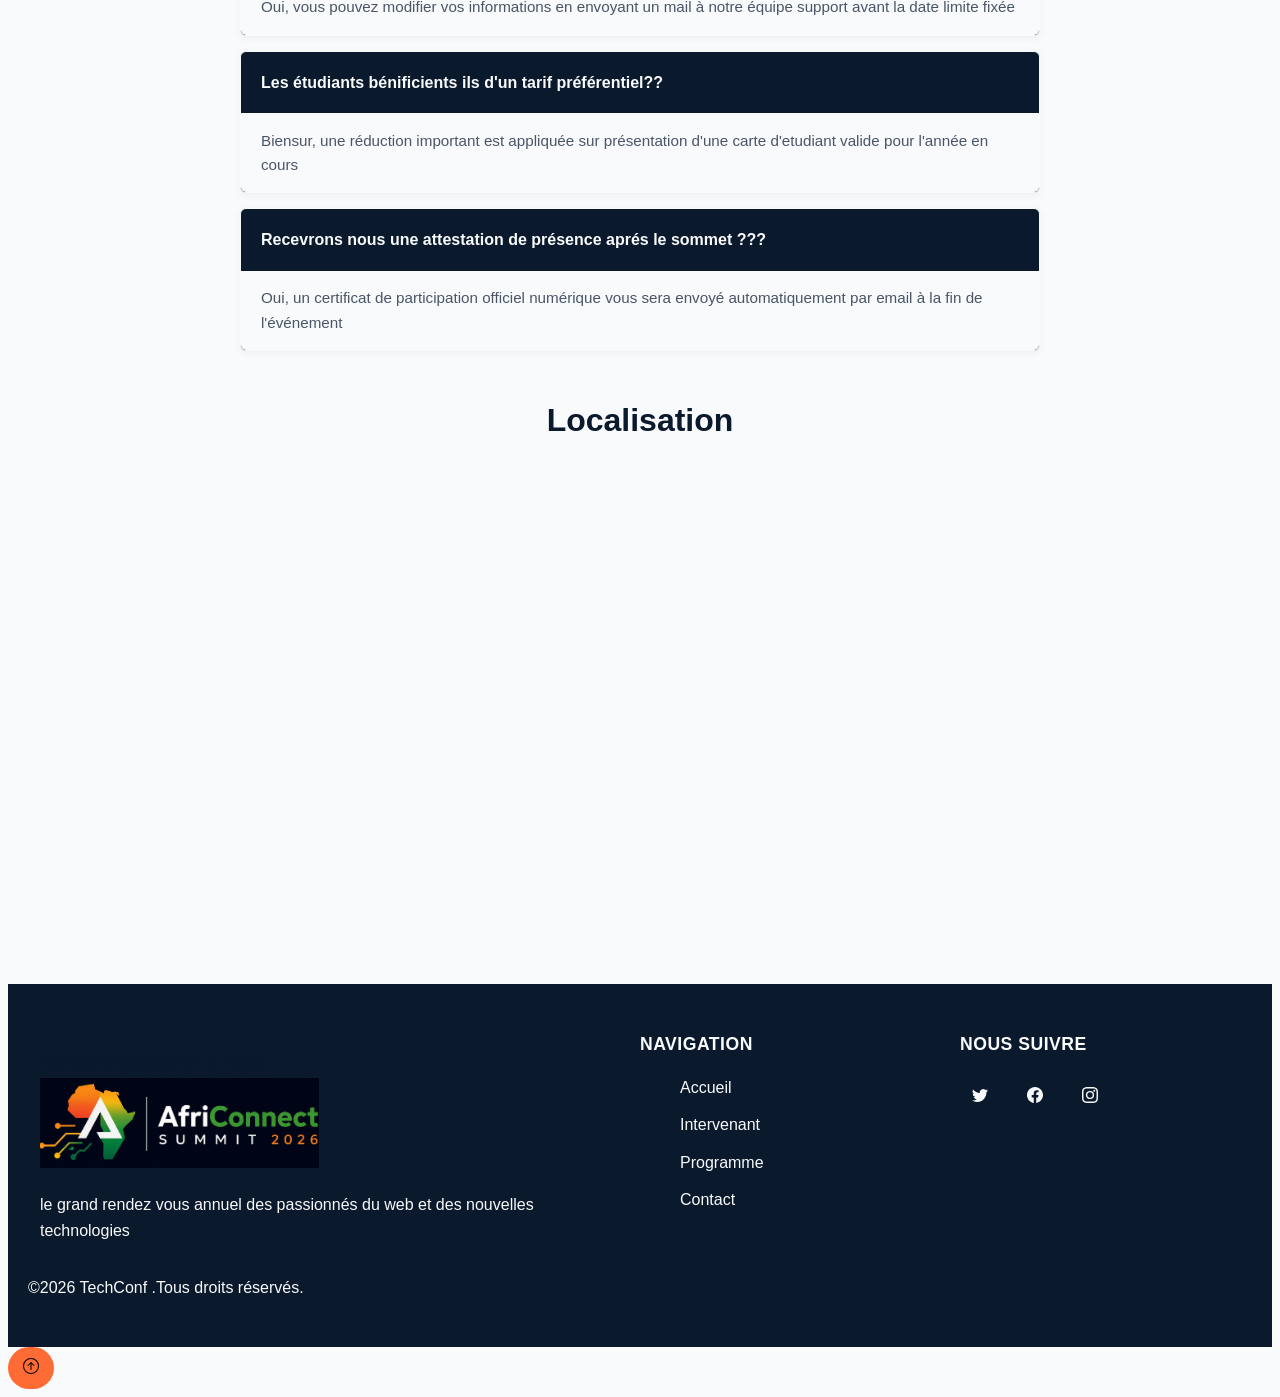
==== commit 57e9be6f: "CSS : responsive design mobile ,media queries" ====
--- a/contact.html
+++ b/contact.html
@@ -32,6 +32,13 @@
                 <li><a href="contact.html">Contact</a></li>
 
             </ul>
+
+                        <!-- icone menu hamburger pour mobile -->
+            <div class="hamburger" id="hamburger-btn">
+                <span></span>
+                <span></span>
+                <span></span>
+            </div>
 
             <!-- Bouton Toggle Dark/Light Mode -->
              <div class="navbar-theme">
@@ -49,13 +56,6 @@
                 </button>
              </div>
 
-             <!-- icone menu hamburger pour mobile -->
-              <div class="hamburger" id="hamburger-btn">
-                <span></span>
-                <span></span>
-                <span></span>
-              </div>
-
         </nav>
 
      </header>
--- a/css/style.css
+++ b/css/style.css
@@ -119,7 +119,13 @@
 #theme-toggle:hover{
     background-color: rgba(255,255,255, 0.1);
 }
-
+                            /* menu hamburger */
+ .hamburger{
+    display: none;
+ }
+ .hamburger span{
+    display: block;
+ }
                                             /* section hero */
 .hero{
     max-width: 1200px;
@@ -155,7 +161,7 @@
 .hero-image img{
     width: 100%;
     max-width: 500px;
-    height: 400;
+    height: 400px;
     border-radius: 12px;
     object-fit: cover;
 }
@@ -697,3 +703,95 @@
     display: inline-block;
     margin-bottom: 15px;
 }
+                            /* grille responsive pour mobile */
+@media screen  and (max-width:768px){
+   .hamburger{
+    display: flex;
+    flex-direction: column;
+    gap: 5px;
+    cursor: pointer;
+   }
+   .hamburger span{
+    width: 25px;
+    height: 3px;
+    border-radius: 5px;
+    background-color: var(--bg-light-color);
+   }
+   .navbar-menu{
+    display: none;
+    position: absolute;
+    top: 70px;
+    left: 0;
+    width: 100%;
+    background-color: var(--primary-color);
+    flex-direction: column;
+    align-items: center;
+    padding: 20px 0;
+   }
+   .navbar-menu.active{
+    display: flex;
+   }
+   .navbar-theme{
+    margin-left: auto;
+    margin-right: 15px;
+   }
+   .hero-container{
+    flex-direction: column;
+    gap: 30px;
+   }
+   .hero-text{
+    text-align: center;
+   }
+   .liste-argument{
+    flex-direction: column;
+    gap: 20px;
+    padding: 0 20px;
+   }
+   .boite{
+    width: 100%;
+   }
+   footer{
+    display: block;
+    width: 100vw;
+    position: relative;
+    left: 50%;
+    right: 50%;
+    margin-left: -50vw;
+    margin-right: -50vw;
+    padding: 40px 20px;
+    background-color: var(--primary-color);
+    box-sizing: border-box;
+   }
+   .contenu-footer{
+    display: flex;
+    flex-direction: column;
+    align-items: center;
+    text-align: center;
+    gap: 30px;
+    width: 100%
+   }
+   .grille-intervenant{
+    display: flex;
+    flex-direction: column;
+    grid-template-columns: 1fr;
+    gap: 30px;
+    padding: 0 20px;
+   }
+   .grille-theme{
+    display: grid;
+    flex-direction: column;
+    grid-template-columns: 1fr;
+    gap: 30px;
+    padding: 0 20px;
+   }
+   .contenu-planning{
+    width: 100%;
+    overflow-x:auto ;
+    padding: 0;
+    box-sizing: border-box;
+   }
+   .table-style{
+    min-width: 600px;
+    width: 100%;
+   }
+}
